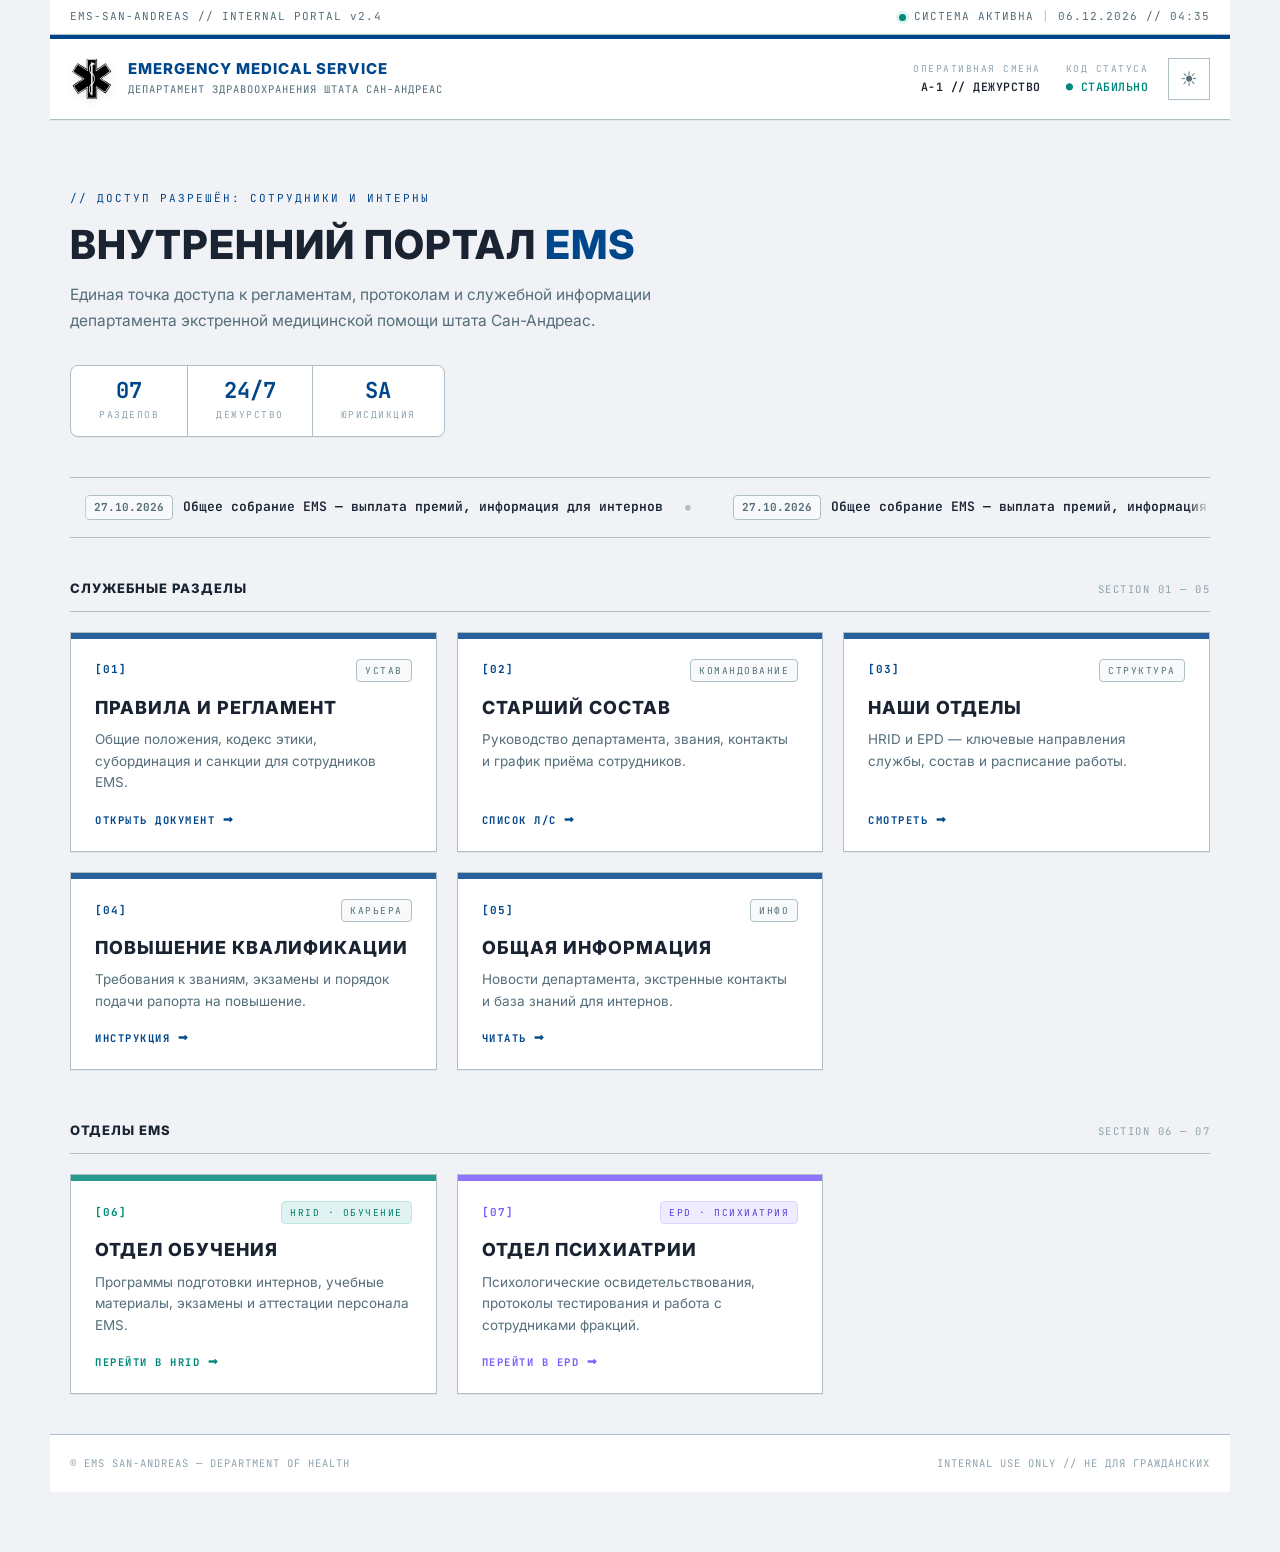
==== index.html @ a4a63691 "Add files via upload" ====
<!DOCTYPE html>
<html lang="ru">
<head>
  <meta charset="UTF-8">
  <meta name="viewport" content="width=device-width, initial-scale=1.0">
  <title>EMS | Internal Portal — San Andreas</title>
  <link rel="icon" type="image/svg+xml" href="assets/favicon.svg">
  <link rel="stylesheet" href="css/base.css">
  <link rel="stylesheet" href="css/portal.css">
  <link rel="stylesheet" href="css/themes.css">
  <style>
    html { background: #f0f2f5; transition: none; }
    html.theme-dark { background: #0b1320; }
  </style>
  <script src="js/theme-init.js"></script>
</head>
<body class="theme-light">

  <!-- ===== TOP BAR ===== -->
  <div class="topbar">
    <div class="topbar-inner">
      <span class="topbar-left">EMS-SAN-ANDREAS // INTERNAL PORTAL v2.4</span>
      <span class="topbar-right">
        <span class="status-dot"></span> СИСТЕМА АКТИВНА
        <span class="topbar-divider">|</span>
        <span id="topbar-date">—</span>
      </span>
    </div>
  </div>

  <!-- ===== HEADER ===== -->
  <header class="ems-header">
    <div class="ems-header-inner">
      <a href="index.html" class="brand">
        <img src="assets/logo-star.svg" alt="EMS" class="ems-logo">
        <div class="ems-header-text">
          <span class="ems-title">EMERGENCY MEDICAL SERVICE</span>
          <span class="ems-subtitle">Департамент здравоохранения штата Сан-Андреас</span>
        </div>
      </a>

      <div class="header-meta">
        <div class="meta-item">
          <span class="meta-label">ОПЕРАТИВНАЯ СМЕНА</span>
          <span class="meta-value">A-1 // ДЕЖУРСТВО</span>
        </div>
        <div class="meta-item">
          <span class="meta-label">КОД СТАТУСА</span>
          <span class="meta-value green">● СТАБИЛЬНО</span>
        </div>
      </div>

      <button id="themeToggle" class="theme-toggle" title="Переключить тему" aria-label="Переключить тему">
        <span class="theme-icon-light">☀</span>
        <span class="theme-icon-dark">☾</span>
      </button>
    </div>
  </header>

  <main class="ems-content">
    <!-- ===== HERO ===== -->
    <section class="hero">
      <div class="hero-label">// ДОСТУП РАЗРЕШЁН: СОТРУДНИКИ И ИНТЕРНЫ</div>
      <h1>Внутренний портал <span class="accent">EMS</span></h1>
      <p class="hero-desc">
        Единая точка доступа к регламентам, протоколам и служебной информации
        департамента экстренной медицинской помощи штата Сан-Андреас.
      </p>
      <div class="hero-stats">
        <div class="stat"><span class="stat-num">07</span><span class="stat-lbl">РАЗДЕЛОВ</span></div>
        <div class="stat"><span class="stat-num">24/7</span><span class="stat-lbl">ДЕЖУРСТВО</span></div>
        <div class="stat"><span class="stat-num">SA</span><span class="stat-lbl">ЮРИСДИКЦИЯ</span></div>
      </div>
    </section>

    <!-- БЛОК 0: БЕГУЩАЯ СТРОКА НОВОСТЕЙ -->
    <section class="grid-section news-section">
      <div class="news-ticker-row">
        <div class="news-ticker-wrapper">
          <div class="news-ticker" id="newsTicker">
            <span class="ticker-title" style="padding: 0 20px;">Загрузка новостей...</span>
          </div>
        </div>
      </div>
    </section>

    <!-- БЛОК 1: СЛУЖЕБНЫЕ РАЗДЕЛЫ -->
    <section class="grid-section">
      <div class="section-head">
        <h2>СЛУЖЕБНЫЕ РАЗДЕЛЫ</h2>
        <span class="section-index">SECTION 01 — 05</span>
      </div>
      <div class="portal-grid">
        <a href="pages/rules.html" class="portal-card">
          <div class="card-top"><span class="card-code">[01]</span><span class="card-tag">УСТАВ</span></div>
          <h3 class="card-title">Правила и Регламент</h3>
          <p class="card-desc">Общие положения, кодекс этики, субординация и санкции для сотрудников EMS.</p>
          <span class="card-link">ОТКРЫТЬ ДОКУМЕНТ ⮕</span>
        </a>
        <a href="pages/high-command.html" class="portal-card">
          <div class="card-top"><span class="card-code">[02]</span><span class="card-tag">КОМАНДОВАНИЕ</span></div>
          <h3 class="card-title">Старший состав</h3>
          <p class="card-desc">Руководство департамента, звания, контакты и график приёма сотрудников.</p>
          <span class="card-link">СПИСОК Л/С ⮕</span>
        </a>
        <a href="pages/departments.html" class="portal-card">
          <div class="card-top"><span class="card-code">[03]</span><span class="card-tag">СТРУКТУРА</span></div>
          <h3 class="card-title">Наши отделы</h3>
          <p class="card-desc">HRID и EPD — ключевые направления службы, состав и расписание работы.</p>
          <span class="card-link">СМОТРЕТЬ ⮕</span>
        </a>
        <a href="pages/promotion.html" class="portal-card">
          <div class="card-top"><span class="card-code">[04]</span><span class="card-tag">КАРЬЕРА</span></div>
          <h3 class="card-title">Повышение квалификации</h3>
          <p class="card-desc">Требования к званиям, экзамены и порядок подачи рапорта на повышение.</p>
          <span class="card-link">ИНСТРУКЦИЯ ⮕</span>
        </a>
        <a href="pages/general-info.html" class="portal-card">
          <div class="card-top"><span class="card-code">[05]</span><span class="card-tag">ИНФО</span></div>
          <h3 class="card-title">Общая информация</h3>
          <p class="card-desc">Новости департамента, экстренные контакты и база знаний для интернов.</p>
          <span class="card-link">ЧИТАТЬ ⮕</span>
        </a>
      </div>
    </section>

    <!-- БЛОК 2: ОТДЕЛЫ EMS -->
    <section class="grid-section" style="margin-top: 50px;">
      <div class="section-head">
        <h2>ОТДЕЛЫ EMS</h2>
        <span class="section-index">SECTION 06 — 07</span>
      </div>
      <div class="portal-grid">
        <a href="#" class="portal-card card-training" data-dept="hrid">
          <div class="card-top"><span class="card-code">[06]</span><span class="card-tag">HRID · ОБУЧЕНИЕ</span></div>
          <h3 class="card-title">Отдел обучения</h3>
          <p class="card-desc">Программы подготовки интернов, учебные материалы, экзамены и аттестации персонала EMS.</p>
          <span class="card-link">ПЕРЕЙТИ В HRID ⮕</span>
        </a>
        <a href="#" class="portal-card card-psych" data-dept="epd">
          <div class="card-top"><span class="card-code">[07]</span><span class="card-tag">EPD · ПСИХИАТРИЯ</span></div>
          <h3 class="card-title">Отдел психиатрии</h3>
          <p class="card-desc">Психологические освидетельствования, протоколы тестирования и работа с сотрудниками фракций.</p>
          <span class="card-link">ПЕРЕЙТИ В EPD ⮕</span>
        </a>
      </div>
    </section>
  </main>

  <footer class="ems-footer">
    <div class="footer-inner">
      <span>© EMS SAN-ANDREAS — DEPARTMENT OF HEALTH</span>
      <span>INTERNAL USE ONLY // НЕ ДЛЯ ГРАЖДАНСКИХ</span>
    </div>
  </footer>

  <!-- ACCESS MODAL -->
  <div id="accessModal" class="modal-overlay" style="display: none;">
    <div class="modal-content">
      <h2 id="accessTitle">ЗАПРОС ДОСТУПА</h2>
      <p class="modal-subtitle" id="accessSubtitle">Введите код доступа для продолжения.</p>
      <label for="accessInput" class="modal-label">КОД ДОСТУПА</label>
      <input type="password" id="accessInput" class="modal-input" placeholder="••••••••" autocomplete="off">
      <div id="accessError" class="modal-error" style="display:none;">❌ Неверный код доступа</div>
      <div class="modal-actions">
        <button class="modal-btn-primary" id="accessConfirm">ПОДТВЕРДИТЬ</button>
        <button class="modal-btn-secondary" id="accessCancel">ОТМЕНА</button>
      </div>
    </div>
  </div>

  <!-- SCRIPTS -->
  <script src="js/news-data.js"></script>
  <script src="js/ticker.js"></script>
  <script src="js/access-modal.js"></script>
  <script src="js/theme.js"></script>
  <script>
    // Дата в топбаре
    (function () {
      const el = document.getElementById('topbar-date');
      if (el) {
        const d = new Date();
        const p = n => String(n).padStart(2, '0');
        el.textContent = `${p(d.getDate())}.${p(d.getMonth() + 1)}.${d.getFullYear()} // ${p(d.getHours())}:${p(d.getMinutes())}`;
      }
    })();
  </script>
</body>
</html>
---- css/base.css ----
@import url('https://fonts.googleapis.com/css2?family=Inter:wght@400;500;600;700;800&family=JetBrains+Mono:wght@400;600;700&display=swap');

* { box-sizing: border-box; }

/* ===== ГОРИЗОНТАЛЬНЫЙ ГРАДИЕНТНЫЙ ФОН ЗА ПРЕДЕЛАМИ САЙТА ===== */
html {
  /* Светлая тема: тёмный край → светлый центр → тёмный край */
  background: linear-gradient(
    90deg,
    #4a5568 0%,
    #9aa5b4 20%,
    #eef1f5 50%,
    #9aa5b4 80%,
    #4a5568 100%
  );
  background-attachment: fixed;
  min-height: 100vh;
  transition: background 0.5s ease;
}

/* Тёмная тема: чёрный край → тёмно-синий центр → чёрный край */
html.theme-dark {
  background: linear-gradient(
    90deg,
    #000000 0%,
    #060b14 20%,
    #162338 50%,
    #060b14 80%,
    #000000 100%
  );
  background-attachment: fixed;
}

body {
  font-family: 'Inter', 'Segoe UI', -apple-system, Arial, sans-serif;
  max-width: 1180px;
  margin: 0 auto;
  padding: 0 20px 60px 20px;
  font-size: 15px;
  line-height: 1.6;
  color: var(--text);
  background: var(--page-bg);
  background-attachment: fixed;
  min-height: 100vh;
  transition: background-color 0.4s ease, color 0.4s ease;
}

/* ===== TOPBAR ===== */
.topbar {
  background: var(--panel);
  border-bottom: 1px solid var(--border);
  margin: 0 -20px;
  padding: 0 20px;
  font-family: var(--mono);
  font-size: 11px;
  letter-spacing: 1px;
  transition: background-color 0.4s ease, border-color 0.4s ease;
}

.topbar-inner {
  max-width: 1180px;
  margin: 0 auto;
  display: flex;
  justify-content: space-between;
  align-items: center;
  height: 34px;
  color: var(--text-faint);
}

.topbar-left { color: var(--text-dim); }
.topbar-right { display: flex; align-items: center; gap: 8px; color: var(--text-dim); }
.topbar-divider { color: var(--border); }

.status-dot {
  width: 7px; height: 7px;
  background: var(--teal);
  border-radius: 50%;
  display: inline-block;
  box-shadow: 0 0 0 3px rgba(0, 184, 148, 0.15);
  animation: pulse 2s infinite;
  transition: background-color 0.4s ease, box-shadow 0.4s ease;
}

@keyframes pulse {
  0%, 100% { opacity: 1; }
  50% { opacity: 0.5; }
}

/* ===== HEADER ===== */
.ems-header {
  background: var(--panel);
  border-bottom: 1px solid var(--border);
  border-top: 4px solid var(--accent);
  margin: 0 -20px 40px -20px;
  padding: 18px 20px;
  box-shadow: var(--shadow-sm);
  transition: background-color 0.4s ease, border-color 0.4s ease, box-shadow 0.4s ease;
}

.ems-header-inner {
  display: flex;
  align-items: center;
  justify-content: space-between;
  gap: 20px;
  max-width: 1180px;
  margin: 0 auto;
  flex-wrap: wrap;
}

.brand {
  display: flex;
  align-items: center;
  gap: 14px;
  text-decoration: none;
  margin-right: auto; /* Прижимает остальные блоки вправо */
}

.ems-logo {
  width: 44px;
  height: 44px;
  object-fit: contain;
}

.ems-header-text { 
  display: flex; 
  flex-direction: column; 
  justify-content: center;
  min-height: 44px;
}

.ems-title {
  font-family: var(--mono);
  font-size: 15px;
  font-weight: 700;
  color: var(--accent);
  letter-spacing: 2px;
  line-height: 1.2;
  transition: color 0.4s ease;
}

.ems-subtitle {
  font-family: var(--mono);
  font-size: 10.5px;
  color: var(--text-dim);
  letter-spacing: 1px;
  text-transform: uppercase;
  margin-top: 3px;
  transition: color 0.4s ease;
}

.header-meta {
  display: flex;
  gap: 25px;
  align-items: center;
}

.meta-item { display: flex; flex-direction: column; align-items: flex-end; }
.meta-label {
  font-family: var(--mono);
  font-size: 9.5px;
  color: var(--text-faint);
  letter-spacing: 1.5px;
  margin-bottom: 2px;
}
.meta-value {
  font-family: var(--mono);
  font-size: 11.5px;
  color: var(--text);
  font-weight: 600;
  letter-spacing: 0.5px;
}
.meta-value.green { color: var(--teal); }

/* ===== CONTENT ===== */
h1 {
  font-size: 26px;
  color: var(--text);
  font-weight: 700;
  letter-spacing: 0.3px;
  margin: 0 0 10px;
}

.subtitle {
  color: var(--text-dim);
  font-size: 15px;
  margin-bottom: 35px;
}

a { color: var(--accent); }

/* ===== FOOTER ===== */
.ems-footer {
  border-top: 1px solid var(--border);
  margin: 40px -20px 0 -20px;
  padding: 20px;
  background: var(--panel);
  transition: background-color 0.4s ease, border-color 0.4s ease;
}
.footer-inner {
  max-width: 1180px;
  margin: 0 auto;
  display: flex;
  justify-content: space-between;
  font-family: var(--mono);
  font-size: 10.5px;
  color: var(--text-faint);
  letter-spacing: 1px;
  flex-wrap: wrap;
  gap: 10px;
}

@media (max-width: 700px) {
  .header-meta { display: none; }
  .footer-inner { justify-content: center; text-align: center; }
}
---- css/portal.css ----
/* =========================================================
   PORTAL — темы через CSS-переменные (см. themes.css)
   ========================================================= */

/* ===== HERO ===== */
.hero {
    padding: 30px 0 40px;
    border-bottom: 1px solid var(--border);
    margin-bottom: 0px; 
}

.hero-label {
    font-family: var(--mono);
    font-size: 11px;
    color: var(--accent);
    letter-spacing: 2px;
    margin-bottom: 15px;
    text-transform: uppercase;
}

.hero h1 {
    font-size: 40px;
    font-weight: 800;
    letter-spacing: -0.8px;
    line-height: 1.1;
    margin-bottom: 15px;
    color: var(--text);
}

.hero h1 .accent {
    color: var(--accent);
}

.hero-desc {
    max-width: 640px;
    color: var(--text-dim);
    font-size: 15.5px;
    line-height: 1.7;
    margin-bottom: 30px;
}

.hero-stats {
    display: flex;
    border: 1px solid var(--border);
    width: fit-content;
    background: var(--panel);
    border-radius: 8px;
    overflow: hidden;
    box-shadow: var(--shadow-sm);
}

.stat {
    display: flex;
    flex-direction: column;
    align-items: center;
    padding: 14px 28px;
    border-right: 1px solid var(--border);
}

.stat:last-child {
    border-right: none;
}

.stat-num {
    font-family: var(--mono);
    font-size: 22px;
    font-weight: 700;
    color: var(--accent);
    line-height: 1;
}

.stat-lbl {
    font-family: var(--mono);
    font-size: 9.5px;
    color: var(--text-faint);
    letter-spacing: 1.5px;
    margin-top: 5px;
}

/* ===== SECTION HEAD ===== */
.section-head {
    display: flex;
    align-items: baseline;
    justify-content: space-between;
    margin-bottom: 20px;
    padding-bottom: 12px;
    border-bottom: 1px solid var(--border);
}

.section-head h2 {
    font-family: var(--mono);
    font-size: 13px;
    font-weight: 700;
    letter-spacing: 2.5px;
    color: var(--text);
    margin: 0;
    text-transform: uppercase;
}

.section-index {
    font-family: var(--mono);
    font-size: 10.5px;
    color: var(--text-faint);
    letter-spacing: 1.5px;
}

/* ===== GRID ===== */
.portal-grid {
    display: grid;
    grid-template-columns: repeat(auto-fill, minmax(320px, 1fr));
    gap: 20px;
}

.portal-card {
    background: var(--panel);
    padding: 26px 24px 22px;
    text-decoration: none;
    color: var(--text);
    display: flex;
    flex-direction: column;
    transition: all 0.2s ease;
    position: relative;
    border: 1px solid var(--border);
    border-radius: 10px;
    box-shadow: var(--shadow-sm);
}

.portal-card::before {
    content: '';
    position: absolute;
    top: 0;
    left: 0;
    right: 0;
    height: 3px;
    background: var(--accent);
    border-radius: 10px 10px 0 0;
    opacity: 0.85;
}

.portal-card:hover {
    transform: translateY(-4px);
    box-shadow: var(--shadow-lg);
    border-color: var(--accent);
}

.card-top {
    display: flex;
    justify-content: space-between;
    align-items: center;
    margin-bottom: 14px;
}

.card-code {
    font-family: var(--mono);
    font-size: 11px;
    font-weight: 700;
    color: var(--accent);
    letter-spacing: 1px;
}

.card-tag {
    font-family: var(--mono);
    font-size: 9.5px;
    color: var(--text-dim);
    letter-spacing: 1.5px;
    border: 1px solid var(--border);
    background: var(--panel-soft);
    padding: 3px 8px;
    text-transform: uppercase;
    border-radius: 4px;
}

.card-title {
    font-size: 18px;
    font-weight: 700;
    color: var(--text);
    margin: 0 0 10px;
    letter-spacing: -0.2px;
    line-height: 1.3;
}

.card-desc {
    font-size: 13.5px;
    color: var(--text-dim);
    line-height: 1.6;
    margin: 0 0 18px;
    flex-grow: 1;
}

.card-link {
    font-family: var(--mono);
    font-size: 10.5px;
    font-weight: 700;
    color: var(--accent);
    letter-spacing: 1.5px;
    transition: color 0.15s;
    align-self: flex-start;
}

.portal-card:hover .card-link {
    color: var(--accent-dim);
}

/* =========================================================
   КАРТОЧКИ ОТДЕЛОВ: HRID и EPD
   ========================================================= */

.card-training::before {
    background: var(--teal);
}

.card-training .card-code {
    color: var(--teal);
}

.card-training .card-tag {
    color: #00806a;
    border-color: #bde9df;
    background: var(--teal-soft);
}

.card-training:hover {
    border-color: var(--teal);
    box-shadow: 0 12px 32px rgba(0, 184, 148, 0.18);
}

.card-training .card-link {
    color: var(--teal);
}

.card-training:hover .card-link {
    color: #00806a;
}

.card-psych::before {
    background: #7c5cff;
}

.card-psych .card-code {
    color: #7c5cff;
}

.card-psych .card-tag {
    color: #5a3fd6;
    border-color: #ddd4ff;
    background: #f0ecff;
}

.card-psych:hover {
    border-color: #7c5cff;
    box-shadow: 0 12px 32px rgba(124, 92, 255, 0.18);
}

.card-psych .card-link {
    color: #7c5cff;
}

.card-psych:hover .card-link {
    color: #5a3fd6;
}

/* =========================================================
   ВНУТРЕННИЕ СТРАНИЦЫ
   ========================================================= */

.back-link {
    display: inline-flex;
    align-items: center;
    gap: 6px;
    color: var(--text-dim);
    text-decoration: none;
    font-family: var(--mono);
    font-size: 11px;
    font-weight: 600;
    letter-spacing: 1.5px;
    margin-bottom: 25px;
    padding: 8px 0;
    text-transform: uppercase;
    transition: color 0.15s;
}

.back-link:hover {
    color: var(--accent);
}

.page-content {
    background: var(--panel);
    border: 1px solid var(--border);
    border-top: 4px solid var(--accent);
    padding: 35px 40px;
    margin-top: 10px;
    border-radius: 10px;
    box-shadow: var(--shadow-md);
}

.page-content>h1 {
    font-family: var(--mono);
    font-size: 22px;
    letter-spacing: 1.5px;
    color: var(--text);
    text-transform: uppercase;
    margin-top: 0;
    margin-bottom: 30px;
    padding-bottom: 18px;
    border-bottom: 1px solid var(--border);
}

.page-content h2 {
    font-family: var(--mono);
    color: var(--accent);
    font-size: 13px;
    font-weight: 700;
    margin-top: 35px;
    margin-bottom: 14px;
    padding-bottom: 8px;
    border-bottom: 1px solid var(--border-soft);
    text-transform: uppercase;
    letter-spacing: 2px;
}

.page-content h2:first-of-type {
    margin-top: 0;
}

.page-content h3 {
    color: var(--text);
    font-size: 15.5px;
    font-weight: 700;
    margin-top: 24px;
    margin-bottom: 10px;
}

.page-content p {
    font-size: 14.5px;
    line-height: 1.75;
    color: var(--text-dim);
    margin-bottom: 14px;
}

.page-content strong {
    color: var(--text);
    font-weight: 600;
}

.page-content ul,
.page-content ol {
    padding-left: 22px;
    margin-bottom: 16px;
}

.page-content li {
    margin-bottom: 7px;
    line-height: 1.7;
    font-size: 14.5px;
    color: var(--text-dim);
}

.page-content li::marker {
    color: var(--accent);
}

.page-content .info-box {
    background: var(--accent-soft);
    border-left: 4px solid var(--accent);
    padding: 14px 20px;
    margin: 20px 0;
    font-size: 14px;
    color: var(--text);
    line-height: 1.7;
    border-radius: 0 6px 6px 0;
}

.page-content .info-box strong {
    color: var(--accent-dim);
}

.page-content .warning-box {
    background: #fff8e6;
    border-left: 4px solid var(--amber);
    padding: 14px 20px;
    margin: 20px 0;
    color: #7a5c00;
    font-size: 14px;
    line-height: 1.7;
    border-radius: 0 6px 6px 0;
}

.page-content .warning-box strong {
    color: #7a5c00;
}

.page-content table {
    width: 100%;
    border-collapse: collapse;
    margin: 20px 0;
    font-size: 13px;
    border: 1px solid var(--border);
    border-radius: 8px;
    overflow: hidden;
}

.page-content th {
    background: var(--accent);
    color: #ffffff;
    padding: 12px 14px;
    text-align: left;
    font-family: var(--mono);
    font-weight: 700;
    text-transform: uppercase;
    font-size: 10.5px;
    letter-spacing: 1.5px;
}

.page-content td {
    padding: 11px 14px;
    border-bottom: 1px solid var(--border-soft);
    color: var(--text-dim);
    font-size: 13.5px;
}

.page-content tr:last-child td {
    border-bottom: none;
}

.page-content tr:nth-child(even) td {
    background: var(--panel-soft);
}

.page-content tr:hover td {
    background: var(--accent-soft);
}

.page-content td:first-child {
    color: var(--text);
    font-weight: 500;
}

.page-content a {
    color: var(--accent);
    text-decoration: none;
    border-bottom: 1px dashed var(--accent);
}

.page-content a:hover {
    color: var(--accent-dim);
}

.page-content code {
    font-family: var(--mono);
    background: var(--accent-soft);
    color: var(--accent-dim);
    padding: 2px 6px;
    font-size: 12.5px;
    border-radius: 4px;
}

/* =========================================================
   ВКЛАДКИ ДОКУМЕНТОВ (rules.html)
   ========================================================= */

.doc-tabs {
    display: flex;
    gap: 14px;
    margin-bottom: 28px;
    flex-wrap: wrap;
    align-items: stretch;
}

.doc-tab {
    flex: 1;
    min-width: 220px;
    background: var(--panel);
    border: 1px solid var(--border);
    border-radius: 8px;
    padding: 18px 22px;
    cursor: pointer;
    display: flex;
    flex-direction: column;
    align-items: flex-start;
    gap: 6px;
    transition: transform 0.25s ease, box-shadow 0.25s ease,
        border-color 0.25s ease, background 0.25s ease;
    font-family: inherit;
    text-align: left;
    box-shadow: var(--shadow-sm);
    transform: scale(1);
    transform-origin: center;
    position: relative;
}

.doc-tab:hover {
    border-color: var(--accent-dim);
    background: var(--panel-soft);
}

.doc-tab.active {
    border-color: var(--accent);
    background: var(--accent-soft);
    box-shadow: 0 6px 18px rgba(10, 108, 255, 0.12);
    transform: scale(1.05);
    z-index: 2;
}

.doc-tab.active::before {
    content: '';
    position: absolute;
    top: -1px;
    left: -1px;
    right: -1px;
    height: 3px;
    background: var(--accent);
    border-radius: 8px 8px 0 0;
}

.doc-tab .tab-code {
    font-family: var(--mono);
    font-size: 11px;
    font-weight: 700;
    color: var(--accent);
    letter-spacing: 1.5px;
}

.doc-tab .tab-label {
    font-size: 14px;
    font-weight: 700;
    color: var(--text);
    letter-spacing: -0.1px;
    line-height: 1.3;
}

.doc-tab.active .tab-code {
    color: var(--accent-dark);
}

.doc-pane {
    animation: paneFade 0.3s ease;
}

@keyframes paneFade {
    from {
        opacity: 0;
        transform: translateY(6px);
    }

    to {
        opacity: 1;
        transform: translateY(0);
    }
}

@media (max-width: 700px) {
    .doc-tab {
        min-width: 100%;
    }

    .doc-tab.active {
        transform: scale(1.02);
    }
}

/* =========================================================
   КАТЕГОРИИ БЛОКОВ ВНУТРИ ДОКУМЕНТА
   ========================================================= */

.doc-block {
    margin: 0 0 20px;
    padding: 0 22px 4px;
    border: 1px solid var(--border);
    border-radius: 8px;
    background: var(--panel);
    overflow: hidden;
}

.doc-block:last-child {
    margin-bottom: 0;
}

.doc-block .block-header {
    font-family: var(--mono);
    font-size: 12.5px;
    font-weight: 700;
    color: #ffffff;
    letter-spacing: 2px;
    text-transform: uppercase;
    padding: 12px 22px;
    margin: 0 -22px 18px;
    background: linear-gradient(90deg,
            #3a6ea5 0%,
            #5a8ac0 45%,
            rgba(90, 138, 192, 0) 100%);
}

.doc-block .block-item {
    padding: 14px 0 16px;
    border-bottom: 1px solid var(--border-soft);
}

.doc-block .block-item:last-child {
    border-bottom: none;
}

.doc-block .item-title {
    font-family: var(--mono);
    font-size: 12px;
    font-weight: 700;
    color: var(--accent-dark);
    letter-spacing: 1px;
    text-transform: uppercase;
    margin: 0 0 8px;
}

.doc-block .item-text {
    font-size: 14.5px;
    line-height: 1.7;
    color: var(--text-dim);
    margin: 0 0 10px;
}

.doc-block .item-text strong {
    color: var(--text);
    font-weight: 600;
}

.doc-block ul,
.doc-block ol {
    padding-left: 20px;
    margin: 6px 0 12px;
}

.doc-block li {
    font-size: 14px;
    line-height: 1.65;
    color: var(--text-dim);
    margin-bottom: 4px;
}

/* =========================================================
   СТИЛИЗАЦИЯ СПИСКОВ И КОДА
   ========================================================= */
.doc-block ul {
    list-style: none;
    padding-left: 0;
    margin: 10px 0 15px;
}

.doc-block ul li {
    position: relative;
    padding-left: 24px;
    margin-bottom: 10px;
    font-size: 14.5px;
    line-height: 1.6;
    color: var(--text-dim);
}

.doc-block ul li::before {
    content: '▪';
    position: absolute;
    left: 6px;
    top: 0;
    color: var(--accent);
    font-size: 16px;
    line-height: 1.6;
}

.doc-block code {
    display: inline-block;
    background: var(--panel-soft);
    border: 1px solid var(--border);
    padding: 4px 8px;
    border-radius: 4px;
    font-family: var(--mono);
    font-size: 13px;
    color: var(--accent);
    margin: 5px 0;
}

.doc-block ul li small {
    display: block;
    margin-top: 4px;
    color: var(--text-faint);
    font-size: 13px;
    line-height: 1.4;
}

/* =========================================================
   БЛОК «НАКАЗАНИЯ»
   ========================================================= */

.doc-block .penalty-title {
    display: inline-block;
    font-family: var(--mono);
    font-size: 11.5px;
    font-weight: 700;
    letter-spacing: 2px;
    text-transform: uppercase;
    color: #ffffff;
    background: #a93b31;
    padding: 6px 14px;
    border-radius: 6px;
    margin: 6px 0 10px;
}

.doc-block .penalty-list {
    list-style: none;
    padding: 0;
    margin: 0 0 6px;
}

.doc-block .penalty-list li {
    position: relative;
    padding: 8px 14px 8px 28px;
    font-size: 14px;
    color: var(--text-dim);
    line-height: 1.6;
    border-bottom: 1px solid var(--border-soft);
}

.doc-block .penalty-list li:last-child {
    border-bottom: none;
}

.doc-block .penalty-list li::before {
    content: '';
    position: absolute;
    left: 10px;
    top: 50%;
    transform: translateY(-50%);
    width: 8px;
    height: 8px;
    border-radius: 50%;
    background: #d4b13a;
}

.doc-block .penalty-list li:nth-child(3)::before {
    background: #c47a2a;
}

.doc-block .penalty-list li:nth-child(n+4)::before {
    background: #a93b31;
}

/* =========================================================
   АДАПТИВ
   ========================================================= */

@media (max-width: 700px) {
    .doc-block {
        padding: 0 16px 4px;
    }

    .doc-block .block-header {
        padding: 10px 16px;
        margin: 0 -16px 14px;
        font-size: 11.5px;
    }

    .doc-block .item-title {
        font-size: 11.5px;
    }

    .doc-block .item-text {
        font-size: 14px;
    }

    .doc-block .penalty-title {
        font-size: 11px;
        padding: 5px 12px;
    }

    .doc-block .penalty-list li {
        font-size: 13.5px;
    }
}

@media (max-width: 700px) {
    .hero h1 {
        font-size: 28px;
    }

    .hero-stats {
        width: 100%;
    }

    .stat {
        flex: 1;
        padding: 12px 10px;
    }

    .portal-grid {
        grid-template-columns: 1fr;
    }

    .page-content {
        padding: 22px 18px;
    }

    .page-content table {
        font-size: 12px;
    }

    .page-content th,
    .page-content td {
        padding: 9px 8px;
    }
}

/* =========================================================
   МОДАЛЬНОЕ ОКНО ЗАПРОСА ДОСТУПА (index.html)
   ========================================================= */

.modal-overlay {
    position: fixed;
    inset: 0;
    background: rgba(28, 43, 58, 0.55);
    display: flex;
    align-items: center;
    justify-content: center;
    z-index: 1000;
    padding: 20px;
    animation: fadeIn 0.15s ease;
}

@keyframes fadeIn {
    from {
        opacity: 0;
    }

    to {
        opacity: 1;
    }
}

.modal-content {
    background: var(--panel);
    border: 1px solid var(--border);
    border-top: 4px solid var(--accent);
    border-radius: 12px;
    box-shadow: 0 20px 60px rgba(28, 43, 58, 0.3);
    max-width: 420px;
    width: 100%;
    padding: 30px 30px 26px;
    text-align: center;
}

.modal-content h2 {
    margin: 0 0 8px;
    color: var(--accent);
    font-family: var(--mono);
    font-size: 14px;
    font-weight: 700;
    letter-spacing: 2px;
    text-transform: uppercase;
}

.modal-subtitle {
    color: var(--text-dim);
    font-size: 13.5px;
    margin: 0 0 22px;
    line-height: 1.5;
}

.modal-label {
    display: block;
    text-align: left;
    font-family: var(--mono);
    font-size: 10.5px;
    color: var(--text-dim);
    letter-spacing: 1.5px;
    margin-bottom: 8px;
    text-transform: uppercase;
}

.modal-input {
    width: 100%;
    padding: 13px 15px;
    font-size: 16px;
    font-family: var(--mono);
    letter-spacing: 3px;
    text-align: center;
    border: 1px solid var(--border);
    border-radius: 8px;
    background: var(--panel-soft);
    color: var(--text);
    outline: none;
    transition: border-color 0.15s, box-shadow 0.15s;
    box-sizing: border-box;
}

.modal-input:focus {
    border-color: var(--accent);
    background: var(--panel);
    box-shadow: 0 0 0 3px rgba(10, 108, 255, 0.12);
}

.modal-input::placeholder {
    color: var(--text-faint);
    letter-spacing: 3px;
}

.modal-error {
    margin-top: 12px;
    font-size: 13px;
    font-weight: 600;
    color: var(--red);
    font-family: var(--mono);
    letter-spacing: 1px;
}

.modal-actions {
    display: flex;
    gap: 10px;
    margin-top: 22px;
}

.modal-btn-primary,
.modal-btn-secondary {
    flex: 1;
    padding: 13px 16px;
    border-radius: 8px;
    font-family: var(--mono);
    font-size: 11.5px;
    font-weight: 700;
    letter-spacing: 1.5px;
    text-transform: uppercase;
    cursor: pointer;
    transition: all 0.15s;
    border: 1px solid transparent;
}

.modal-btn-primary {
    background: var(--accent);
    color: #ffffff;
    border-color: var(--accent);
}

.modal-btn-primary:hover {
    background: var(--accent-dim);
}

.modal-btn-secondary {
    background: var(--panel);
    color: var(--text-dim);
    border-color: var(--border);
}

.modal-btn-secondary:hover {
    background: var(--panel-soft);
    color: var(--text);
}

@media (max-width: 500px) {
    .modal-content {
        padding: 24px 20px 20px;
    }

    .modal-actions {
        flex-direction: column;
    }
}

/* =========================================================
   БЕГУЩАЯ СТРОКА НОВОСТЕЙ (index.html)
   ========================================================= */

.news-section {
    margin-top: 0;
    margin-bottom: 40px;
    padding: 15px 0;
    border-bottom: 1px solid var(--border); /* Только нижняя линия */
}

.news-ticker-row {
    display: flex;
    align-items: center;
    width: 100%;
    /* Убрали gap, так как надписи больше нет */
}

.news-ticker-wrapper {
    flex-grow: 1;
    overflow: hidden;
    position: relative;
    mask-image: linear-gradient(to right, transparent, black 2%, black 98%, transparent);
    -webkit-mask-image: linear-gradient(to right, transparent, black 2%, black 98%, transparent);
}

.news-ticker {
    display: flex;
    align-items: center;
    /* Убираем width: max-content, чтобы flex-контейнер вел себя предсказуемо */
    width: max-content;
    /* Анимация будет длиться 40 секунд (можно менять) */
    animation: marquee 40s linear infinite;
}

.news-ticker-wrapper:hover .news-ticker {
    animation-play-state: paused;
}

.ticker-item {
    text-decoration: none;
    display: flex;
    align-items: center;
    gap: 10px;
    padding: 0 15px;
    transition: color 0.2s;
}

.ticker-item:hover .ticker-title {
    color: var(--accent);
}

.ticker-date {
    font-family: var(--mono);
    font-size: 11px;
    font-weight: 700;
    color: var(--text-dim);
    background: var(--panel-soft);
    padding: 3px 8px;
    border-radius: 4px;
    border: 1px solid var(--border);
}

.ticker-title {
    font-family: var(--mono);
    font-size: 13px;
    font-weight: 600;
    color: var(--text); /* Сделали текст основным цветом (ярче) */
    white-space: nowrap;
}

.ticker-separator {
    color: var(--border);
    font-size: 18px;
    padding: 0 10px;
}

@keyframes marquee {
    0% { transform: translateX(0); }
    /* Сдвигаем ровно на ширину ОДНОГО набора новостей */
    100% { transform: translateX(-50%); } 
}

/* Мобильная адаптация */
@media (max-width: 700px) {
    .news-ticker-wrapper {
        width: 100%;
        mask-image: none;
        -webkit-mask-image: none;
    }
}

/* =========================================================
   КАРТОЧКИ НОВОСТЕЙ (general-info.html)
   ========================================================= */
.news-feed {
    display: flex;
    flex-direction: column;
    gap: 25px;
    margin-bottom: 40px;
}

.news-post {
    background: var(--panel-soft);
    border: 1px solid var(--border);
    border-radius: 8px;
    padding: 25px;
    position: relative;
}

.news-post-header {
    display: flex;
    justify-content: space-between;
    align-items: center;
    border-bottom: 1px solid var(--border-soft);
    padding-bottom: 15px;
    margin-bottom: 20px;
    flex-wrap: wrap;
    gap: 10px;
}

.news-post-title {
    font-size: 20px;
    font-weight: 800;
    color: var(--text);
    margin: 0;
}

.news-post-meta {
    font-family: var(--mono);
    font-size: 12px;
    color: var(--text-dim);
    text-align: right;
}

.news-post-content p {
    font-size: 15px;
    line-height: 1.7;
    margin-bottom: 12px;
    color: var(--text);
}

.news-post-content ul {
    margin: 15px 0;
    padding-left: 20px;
}

.news-post-content li {
    margin-bottom: 8px;
    font-size: 14.5px;
    color: var(--text-dim);
}

.news-post-content li strong {
    color: var(--text);
}

.congrats-list {
    display: flex;
    flex-wrap: wrap;
    gap: 8px;
    margin-top: 15px;
    margin-bottom: 15px;
}

.congrats-list span {
    background: var(--panel);
    border: 1px solid var(--border);
    padding: 4px 10px;
    border-radius: 4px;
    font-family: var(--mono);
    font-size: 12px;
    color: var(--accent);
    font-weight: 600;
}

.empty-news {
    text-align: center;
    padding: 40px;
    color: var(--text-faint);
    font-family: var(--mono);
    font-style: italic;
}
---- css/themes.css ----
/* =========================================================
   ТЕМЫ: EMS TACTICAL (светлая) + HIGH-TECH (тёмная)
   ========================================================= */

/* ---------- Переменные светлой темы (по умолчанию) ---------- */
:root,
body.theme-light {
  --bg:            #f0f2f5;
  --panel:         #ffffff;
  --panel-soft:    #f8f9fa;
  --border:        #b0bec5;
  --border-soft:   #cfd8dc;
  --text:          #1a2332;
  --text-dim:      #546e7a;
  --text-faint:    #90a4ae;

  --accent:        #00468b;
  --accent-soft:   #e3ecf5;
  --accent-dim:    #003366;
  --accent-dark:   #002244;

  --teal:          #00897b;
  --teal-soft:     #e0f2f1;
  --red:           #d32f2f;
  --red-soft:      #ffebee;
  --amber:         #f0a500;

  --mono:          'JetBrains Mono', 'Courier New', monospace;

  --page-bg: #f0f2f5;

  --shadow-sm: 0 1px 0 rgba(0,0,0,0.05);
  --shadow-md: 0 2px 4px rgba(0,0,0,0.05);
  --shadow-lg: 0 4px 12px rgba(0, 70, 139, 0.15);
}

/* ---------- Переменные тёмной темы ---------- */
body.theme-dark {
  --bg:            #0b1320;
  --panel:         #111b2b;
  --panel-soft:    #162338;
  --border:        rgba(0, 229, 255, 0.3);
  --border-soft:   rgba(0, 229, 255, 0.1);
  --text:          #e0f2fe;
  --text-dim:      #94a3b8;
  --text-faint:    #64748b;

  --accent:        #00e5ff;
  --accent-soft:   rgba(0, 229, 255, 0.1);
  --accent-dim:    #00b8cc;
  --accent-dark:   #008a99;

  --teal:          #00e5ff;
  --teal-soft:     rgba(0, 229, 255, 0.1);
  --red:           #ff6b6b;
  --red-soft:      rgba(255, 107, 107, 0.15);
  --amber:         #fbbf24;

  --page-bg: radial-gradient(circle at top center, #162a45 0%, #0b1320 100%);

  --shadow-sm: 0 0 10px rgba(0, 229, 255, 0.05);
  --shadow-md: 0 0 20px rgba(0, 229, 255, 0.1);
  --shadow-lg: 0 0 30px rgba(0, 229, 255, 0.2);

  color: var(--text);
}

/* =========================================================
   EMS TACTICAL — строгая геометрия
   ========================================================= */
body.theme-light .portal-card,
body.theme-light .page-content,
body.theme-light .doc-block,
body.theme-light .doc-tab,
body.theme-light .patient-fields,
body.theme-light .question,
body.theme-light .audit-card,
body.theme-light .menu-btn,
body.theme-light .modal-content,
body.theme-light button,
body.theme-light input,
body.theme-light .info-box,
body.theme-light .warning-box,
body.theme-light .curator-input-group {
  border-radius: 0px !important;
}

body.theme-light .portal-card { border: 1px solid var(--border) !important; }
body.theme-light .portal-card::before { height: 6px !important; border-radius: 0 !important; }
body.theme-light .portal-card:hover {
  border-color: var(--accent) !important;
  box-shadow: var(--shadow-lg) !important;
}

body.theme-light .ems-title,
body.theme-light h1,
body.theme-light h2,
body.theme-light h3,
body.theme-light .card-title,
body.theme-light .block-title,
body.theme-light .modal-content h2 {
  font-family: 'Inter', sans-serif !important;
  text-transform: uppercase !important;
  letter-spacing: 1px !important;
  font-weight: 800 !important;
}
body.theme-light .ems-title { color: var(--accent) !important; }

body.theme-light .form-actions button:first-child,
body.theme-light button.gen-btn,
body.theme-light .modal-btn-primary {
  background: var(--accent) !important;
  border-radius: 0 !important;
  text-transform: uppercase;
  letter-spacing: 1px;
  border: 2px solid var(--accent) !important;
  color: #fff !important;
}
body.theme-light .form-actions button:first-child:hover,
body.theme-light button.gen-btn:hover,
body.theme-light .modal-btn-primary:hover {
  background: var(--accent-dim) !important;
  border-color: var(--accent-dim) !important;
}

body.theme-light .warning-box {
  border-left-color: #d32f2f !important;
  background: #ffebee !important;
  color: #b71c1c !important;
}
body.theme-light .block-title { background: #1a2332 !important; color: #fff !important; }
body.theme-light .patient-fields input:focus,
body.theme-light .curator-input-group input:focus {
  border-color: var(--accent) !important;
  box-shadow: 0 0 0 3px rgba(0, 70, 139, 0.2) !important;
}

/* =========================================================
   HIGH-TECH MEDICAL — ночная тема
   ========================================================= */
body.theme-dark .topbar,
body.theme-dark .ems-header,
body.theme-dark .ems-footer {
  background: rgba(11, 19, 32, 0.9) !important;
  border-color: var(--border) !important;
}
body.theme-dark .ems-title {
  color: var(--accent) !important;
  text-shadow: 0 0 10px rgba(0, 229, 255, 0.5);
}
body.theme-dark .topbar-left { color: var(--accent); }
body.theme-dark .ems-subtitle { color: var(--text-dim) !important; }

/* Свечение логотипа в тёмной теме */
body.theme-dark .ems-logo {
  filter: drop-shadow(0 0 8px rgba(0, 229, 255, 0.6)) 
          drop-shadow(0 0 20px rgba(0, 229, 255, 0.3));
  transition: filter 0.4s ease;
}
body.theme-light .ems-logo {
  filter: drop-shadow(0 2px 4px rgba(0, 0, 0, 0.1));
  transition: filter 0.4s ease;
}

body.theme-dark .portal-card {
  background: var(--panel) !important;
  border: 1px solid var(--border) !important;
  box-shadow: inset 0 0 20px rgba(0, 229, 255, 0.03);
  border-radius: 8px !important;
}
body.theme-dark .portal-card::before {
  background: var(--accent) !important;
  box-shadow: 0 0 10px var(--accent);
}
body.theme-dark .portal-card:hover {
  border-color: var(--accent) !important;
  box-shadow: 0 0 25px rgba(0, 229, 255, 0.2) !important;
}
body.theme-dark .card-title,
body.theme-dark .card-code { color: var(--accent) !important; }
body.theme-dark .card-tag {
  background: var(--panel-soft) !important;
  color: var(--accent) !important;
  border-color: var(--border) !important;
}
body.theme-dark .card-desc { color: var(--text-dim) !important; }
body.theme-dark .hero h1 { color: var(--text) !important; }
body.theme-dark .hero h1 .accent { color: var(--accent) !important; }
body.theme-dark .hero-desc { color: var(--text-dim) !important; }
body.theme-dark .hero-stats { background: var(--panel) !important; border-color: var(--border) !important; }
body.theme-dark .stat-num { color: var(--accent) !important; }
body.theme-dark .stat-lbl { color: var(--text-faint) !important; }
body.theme-dark .stat { border-right-color: var(--border) !important; }
body.theme-dark .section-head { border-bottom-color: var(--border) !important; }
body.theme-dark .section-head h2 { color: var(--text) !important; }
body.theme-dark .section-index { color: var(--text-faint) !important; }

body.theme-dark .page-content,
body.theme-dark .doc-block,
body.theme-dark .doc-tab,
body.theme-dark .patient-fields,
body.theme-dark .question,
body.theme-dark .audit-card,
body.theme-dark .modal-content,
body.theme-dark .menu-btn {
  background: var(--panel) !important;
  border-color: var(--border) !important;
  color: var(--text) !important;
}
body.theme-dark .page-content h1,
body.theme-dark .page-content h2,
body.theme-dark .doc-tab .tab-code,
body.theme-dark .item-title,
body.theme-dark .menu-btn .btn-title,
body.theme-dark .modal-content h2 {
  color: var(--accent) !important;
}
body.theme-dark .page-content p,
body.theme-dark .page-content li,
body.theme-dark .item-text,
body.theme-dark .page-content td {
  color: var(--text-dim) !important;
}
body.theme-dark .page-content strong { color: var(--accent) !important; }
body.theme-dark .page-content a { color: var(--accent) !important; border-bottom-color: var(--accent) !important; }
body.theme-dark .page-content code {
  background: rgba(0, 229, 255, 0.1) !important;
  color: var(--accent) !important;
}

body.theme-dark .page-content th {
  background: rgba(0, 229, 255, 0.15) !important;
  color: var(--accent) !important;
  border-bottom: 2px solid var(--accent);
}
body.theme-dark .page-content td { border-bottom-color: var(--border-soft) !important; }
body.theme-dark .page-content tr:nth-child(even) td { background: var(--panel-soft) !important; }
body.theme-dark .page-content tr:hover td { background: rgba(0, 229, 255, 0.05) !important; }

body.theme-dark .info-box {
  background: rgba(0, 229, 255, 0.05) !important;
  border-left: 4px solid var(--accent) !important;
  font-family: 'JetBrains Mono', monospace !important;
}
body.theme-dark .info-box strong { color: var(--accent) !important; }
body.theme-dark .warning-box {
  background: rgba(245, 127, 23, 0.1) !important;
  border-left-color: #f57f17 !important;
  color: #fbbf24 !important;
}

body.theme-dark button,
body.theme-dark .form-actions button:first-child,
body.theme-dark button.gen-btn,
body.theme-dark .modal-btn-primary {
  background: var(--accent) !important;
  color: #000 !important;
  font-weight: 800;
  border: none;
  box-shadow: 0 0 15px rgba(0, 229, 255, 0.3) !important;
}
body.theme-dark button:hover,
body.theme-dark .form-actions button:first-child:hover,
body.theme-dark button.gen-btn:hover,
body.theme-dark .modal-btn-primary:hover {
  background: #fff !important;
  box-shadow: 0 0 25px rgba(0, 229, 255, 0.6) !important;
}
body.theme-dark button.secondary {
  background: transparent !important;
  color: var(--accent) !important;
  border: 1px solid var(--accent) !important;
  box-shadow: none !important;
}

body.theme-dark label.answer {
  background: var(--panel-soft) !important;
  border-color: var(--border-soft) !important;
  color: var(--text) !important;
}
body.theme-dark label.answer:hover {
  border-color: var(--accent) !important;
  background: rgba(0, 229, 255, 0.05) !important;
}
body.theme-dark input[type="checkbox"],
body.theme-dark input[type="radio"] { accent-color: var(--accent) !important; }

body.theme-dark input[type="text"],
body.theme-dark input[type="password"],
body.theme-dark .modal-input,
body.theme-dark .curator-input-group input,
body.theme-dark .patient-fields input {
  background: var(--bg) !important;
  color: var(--accent) !important;
  border-color: var(--border) !important;
}
body.theme-dark input:focus,
body.theme-dark .modal-input:focus {
  border-color: var(--accent) !important;
  box-shadow: 0 0 15px rgba(0, 229, 255, 0.2) !important;
}

body.theme-dark .doc-block .block-header {
  background: linear-gradient(90deg, #00566b 0%, rgba(0, 229, 255, 0) 100%) !important;
}
body.theme-dark .doc-tab.active {
  background: rgba(0, 229, 255, 0.08) !important;
  border-color: var(--accent) !important;
}
body.theme-dark .doc-tab.active::before { background: var(--accent) !important; }
body.theme-dark .doc-tab .tab-label { color: var(--text) !important; }

body.theme-dark .audit-title { color: var(--accent) !important; }
body.theme-dark .audit-subtitle { color: var(--text-dim) !important; }

body.theme-dark .menu-btn { color: var(--accent) !important; }
body.theme-dark .menu-btn .btn-subtitle { color: var(--text-dim) !important; }
body.theme-dark .back-link { color: var(--text-dim) !important; }
body.theme-dark .back-link:hover { color: var(--accent) !important; }

body.theme-dark .topbar-right { color: var(--text-dim) !important; }
body.theme-dark .status-dot {
  background: var(--accent) !important;
  box-shadow: 0 0 0 3px rgba(0, 229, 255, 0.2) !important;
}

/* =========================================================
   ПЛАВНЫЕ ПЕРЕХОДЫ ПРИ СМЕНЕ ТЕМЫ
   ========================================================= */
body {
  transition: background-color 0.4s ease, color 0.4s ease;
}
.portal-card,
.page-content,
.doc-block,
.doc-tab,
.topbar,
.ems-header,
.ems-footer,
.patient-fields,
.question,
.audit-card,
.menu-btn,
.modal-content,
label.answer,
input,
button {
  transition: background-color 0.4s ease, border-color 0.4s ease, color 0.4s ease, box-shadow 0.4s ease;
}

/* =========================================================
   КНОПКА ПЕРЕКЛЮЧЕНИЯ ТЕМЫ
   ========================================================= */
.theme-toggle {
  width: 42px;
  height: 42px;
  border-radius: 50%;
  border: 1px solid var(--border);
  background: var(--panel);
  color: var(--text-dim);
  cursor: pointer;
  padding: 0;
  margin: 0;
  transition: all 0.25s ease;
  flex-shrink: 0;
  
  display: grid;
  place-items: center; 
  position: relative;
  overflow: hidden;
}
.theme-toggle:hover {
  border-color: var(--accent);
  color: var(--accent);
  transform: rotate(20deg);
}
.theme-toggle .theme-icon-light,
.theme-toggle .theme-icon-dark {
  grid-area: 1 / 1;
  font-size: 20px;
  line-height: 1;
  display: flex;
  align-items: center;
  justify-content: center;
  transition: opacity 0.25s ease, transform 0.25s ease;
}
body.theme-light .theme-icon-light { opacity: 1; transform: scale(1); }
body.theme-light .theme-icon-dark  { opacity: 0; transform: scale(0.5); }
body.theme-dark  .theme-icon-light { opacity: 0; transform: scale(0.5); }
body.theme-dark  .theme-icon-dark  { opacity: 1; transform: scale(1); }

@media (max-width: 700px) {
  .theme-toggle { width: 36px; height: 36px; font-size: 17px; }
}
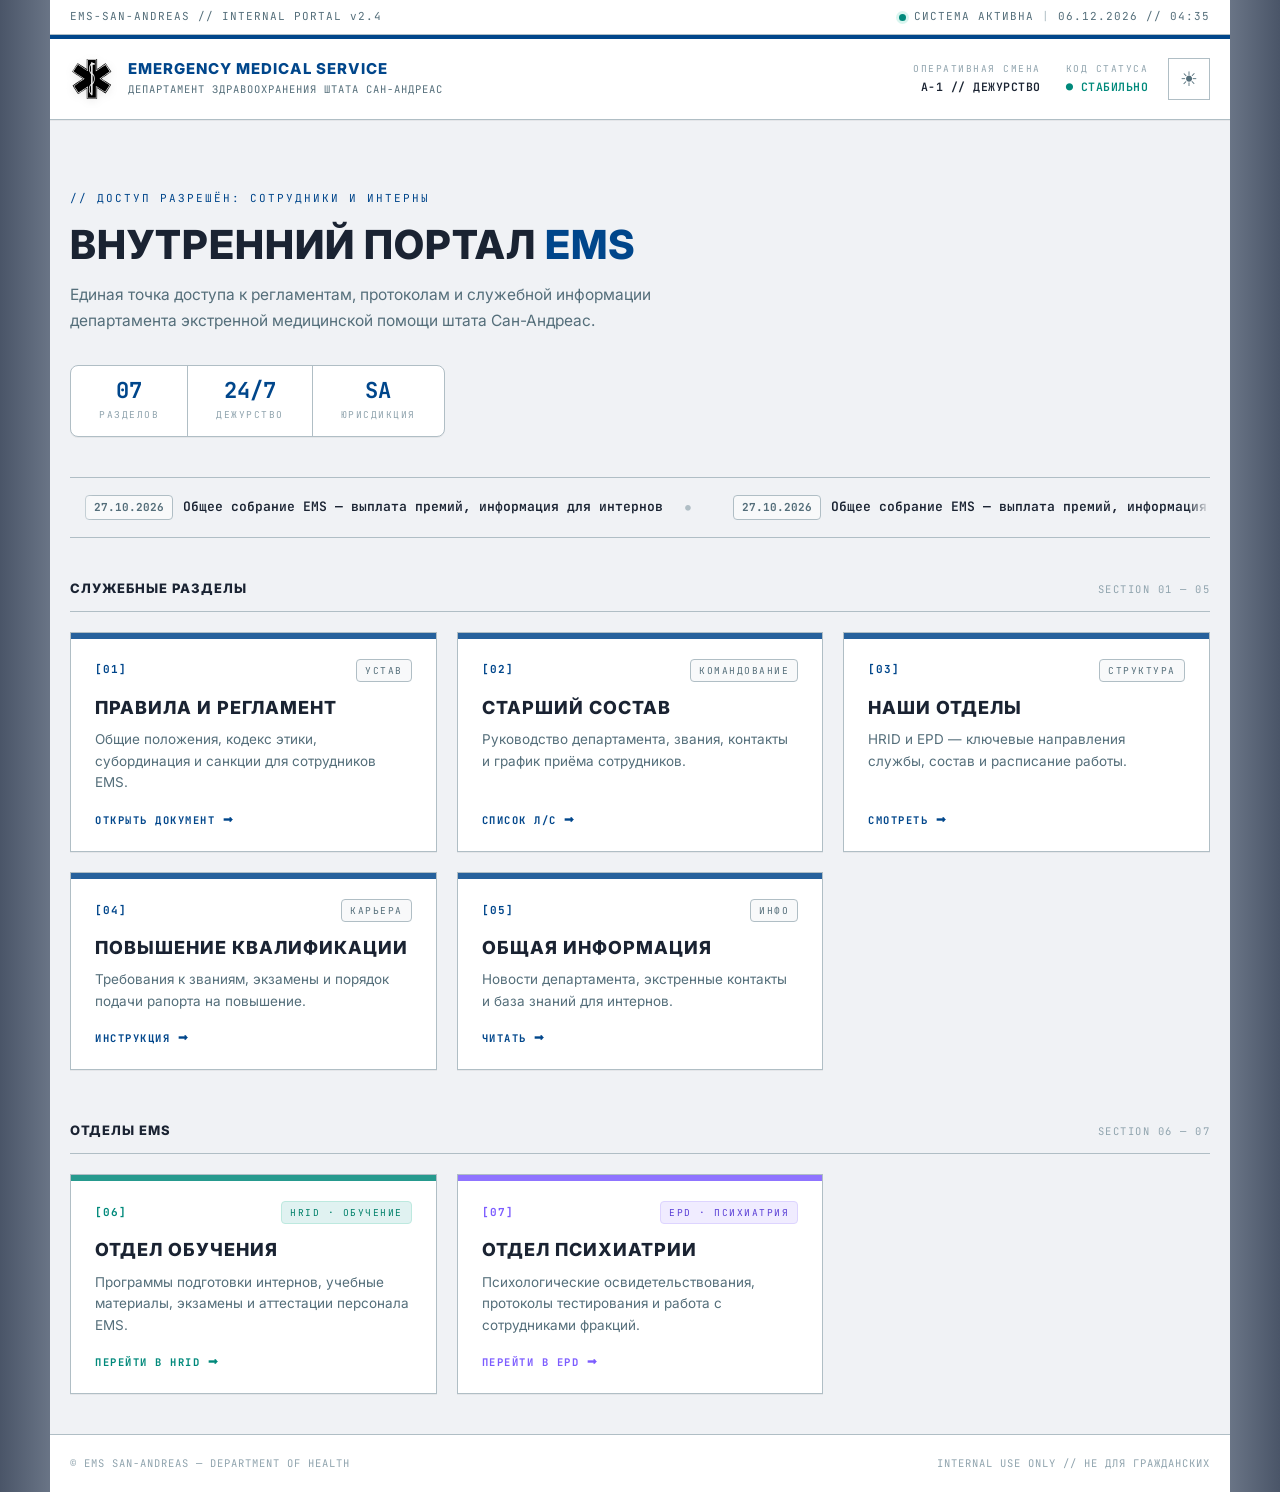
==== commit 4d5bc220: "Add files via upload" ====
--- a/index.html
+++ b/index.html
@@ -1,5 +1,6 @@
 <!DOCTYPE html>
 <html lang="ru">
+
 <head>
   <meta charset="UTF-8">
   <meta name="viewport" content="width=device-width, initial-scale=1.0">
@@ -9,11 +10,13 @@
   <link rel="stylesheet" href="css/portal.css">
   <link rel="stylesheet" href="css/themes.css">
   <style>
-    html { background: #f0f2f5; transition: none; }
-    html.theme-dark { background: #0b1320; }
+    html {
+      transition: none;
+    }
   </style>
   <script src="js/theme-init.js"></script>
 </head>
+
 <body class="theme-light">
 
   <!-- ===== TOP BAR ===== -->
@@ -134,13 +137,15 @@
         <a href="#" class="portal-card card-training" data-dept="hrid">
           <div class="card-top"><span class="card-code">[06]</span><span class="card-tag">HRID · ОБУЧЕНИЕ</span></div>
           <h3 class="card-title">Отдел обучения</h3>
-          <p class="card-desc">Программы подготовки интернов, учебные материалы, экзамены и аттестации персонала EMS.</p>
+          <p class="card-desc">Программы подготовки интернов, учебные материалы, экзамены и аттестации персонала EMS.
+          </p>
           <span class="card-link">ПЕРЕЙТИ В HRID ⮕</span>
         </a>
         <a href="#" class="portal-card card-psych" data-dept="epd">
           <div class="card-top"><span class="card-code">[07]</span><span class="card-tag">EPD · ПСИХИАТРИЯ</span></div>
           <h3 class="card-title">Отдел психиатрии</h3>
-          <p class="card-desc">Психологические освидетельствования, протоколы тестирования и работа с сотрудниками фракций.</p>
+          <p class="card-desc">Психологические освидетельствования, протоколы тестирования и работа с сотрудниками
+            фракций.</p>
           <span class="card-link">ПЕРЕЙТИ В EPD ⮕</span>
         </a>
       </div>
@@ -186,4 +191,5 @@
     })();
   </script>
 </body>
+
 </html>
--- a/css/base.css
+++ b/css/base.css
@@ -2,47 +2,69 @@
 
 * { box-sizing: border-box; }
 
-/* ===== ГОРИЗОНТАЛЬНЫЙ ГРАДИЕНТНЫЙ ФОН ЗА ПРЕДЕЛАМИ САЙТА ===== */
+/* ===== ГРАДИЕНТНЫЙ ФОН ЗА ПРЕДЕЛАМИ САЙТА ===== */
 html {
-  /* Светлая тема: тёмный край → светлый центр → тёмный край */
+  /* Светлая тема */
   background: linear-gradient(
     90deg,
     #4a5568 0%,
-    #9aa5b4 20%,
-    #eef1f5 50%,
-    #9aa5b4 80%,
+    #9aa5b4 10%,
+    #eef1f5 19%,
+    #eef1f5 81%,
+    #9aa5b4 90%,
     #4a5568 100%
   );
-  background-attachment: fixed;
+  background-size: cover;
+  background-repeat: no-repeat;
   min-height: 100vh;
   transition: background 0.5s ease;
 }
 
-/* Тёмная тема: чёрный край → тёмно-синий центр → чёрный край */
+/* Тёмная тема */
 html.theme-dark {
   background: linear-gradient(
     90deg,
     #000000 0%,
-    #060b14 20%,
-    #162338 50%,
-    #060b14 80%,
+    #060b14 10%,
+    #162338 19%,
+    #162338 81%,
+    #060b14 90%,
     #000000 100%
   );
-  background-attachment: fixed;
+  background-size: cover;
+  background-repeat: no-repeat;
+}
+
+/* Для мобильных устройств используем dvh, чтобы учитывать адресную строку браузера */
+@supports (min-height: 100dvh) {
+  html {
+    min-height: 100dvh;
+  }
 }
 
 body {
   font-family: 'Inter', 'Segoe UI', -apple-system, Arial, sans-serif;
   max-width: 1180px;
   margin: 0 auto;
-  padding: 0 20px 60px 20px;
+  padding: 0 20px;
   font-size: 15px;
   line-height: 1.6;
   color: var(--text);
+  
+  /* Фон самого сайта (монотонный) */
   background: var(--page-bg);
-  background-attachment: fixed;
+  
+  /* Flexbox для прижатия футера вниз */
+  display: flex;
+  flex-direction: column;
   min-height: 100vh;
+  
   transition: background-color 0.4s ease, color 0.4s ease;
+}
+
+/* Основной контент растягивается */
+main.ems-content {
+  flex: 1 0 auto;
 }
 
 /* ===== TOPBAR ===== */
@@ -112,7 +134,7 @@
   align-items: center;
   gap: 14px;
   text-decoration: none;
-  margin-right: auto; /* Прижимает остальные блоки вправо */
+  margin-right: auto;
 }
 
 .ems-logo {
@@ -194,6 +216,7 @@
   margin: 40px -20px 0 -20px;
   padding: 20px;
   background: var(--panel);
+  flex-shrink: 0;
   transition: background-color 0.4s ease, border-color 0.4s ease;
 }
 .footer-inner {
@@ -212,4 +235,5 @@
 @media (max-width: 700px) {
   .header-meta { display: none; }
   .footer-inner { justify-content: center; text-align: center; }
+  body { padding-bottom: 0; }
 }
--- a/css/portal.css
+++ b/css/portal.css
@@ -1140,4 +1140,56 @@
     color: var(--text-faint);
     font-family: var(--mono);
     font-style: italic;
+}
+
+/* =========================================================
+   ОБЕРТКА ДЛЯ ТАБЛИЦ (СКРОЛЛ НА МОБИЛЬНЫХ)
+   ========================================================= */
+.table-wrapper {
+  width: 100%;
+  overflow-x: auto;
+  -webkit-overflow-scrolling: touch;
+  margin: 20px 0;
+  border: 1px solid var(--border);
+  border-radius: 8px;
+}
+
+.table-wrapper table {
+  margin: 0;
+  border: none;
+  border-radius: 0;
+  min-width: 600px;
+}
+
+/* =========================================================
+   УВЕДОМЛЕНИЕ (TOAST)
+   ========================================================= */
+.toast {
+  position: fixed;
+  bottom: 30px;
+  left: 50%;
+  transform: translateX(-50%) translateY(20px);
+  background: var(--text);
+  color: var(--panel);
+  padding: 10px 20px;
+  border-radius: 8px;
+  font-family: var(--mono);
+  font-size: 13px;
+  font-weight: 600;
+  box-shadow: 0 4px 12px rgba(0,0,0,0.2);
+  
+  /* Скрыто до появления */
+  visibility: hidden;
+  opacity: 0;
+  pointer-events: none;
+  
+  transition: all 0.3s cubic-bezier(0.68, -0.55, 0.265, 1.55);
+  z-index: 9999;
+}
+
+.toast.show {
+  visibility: visible;
+  opacity: 1;
+  pointer-events: auto;
+  transform: translateX(-50%) translateY(0);
 }
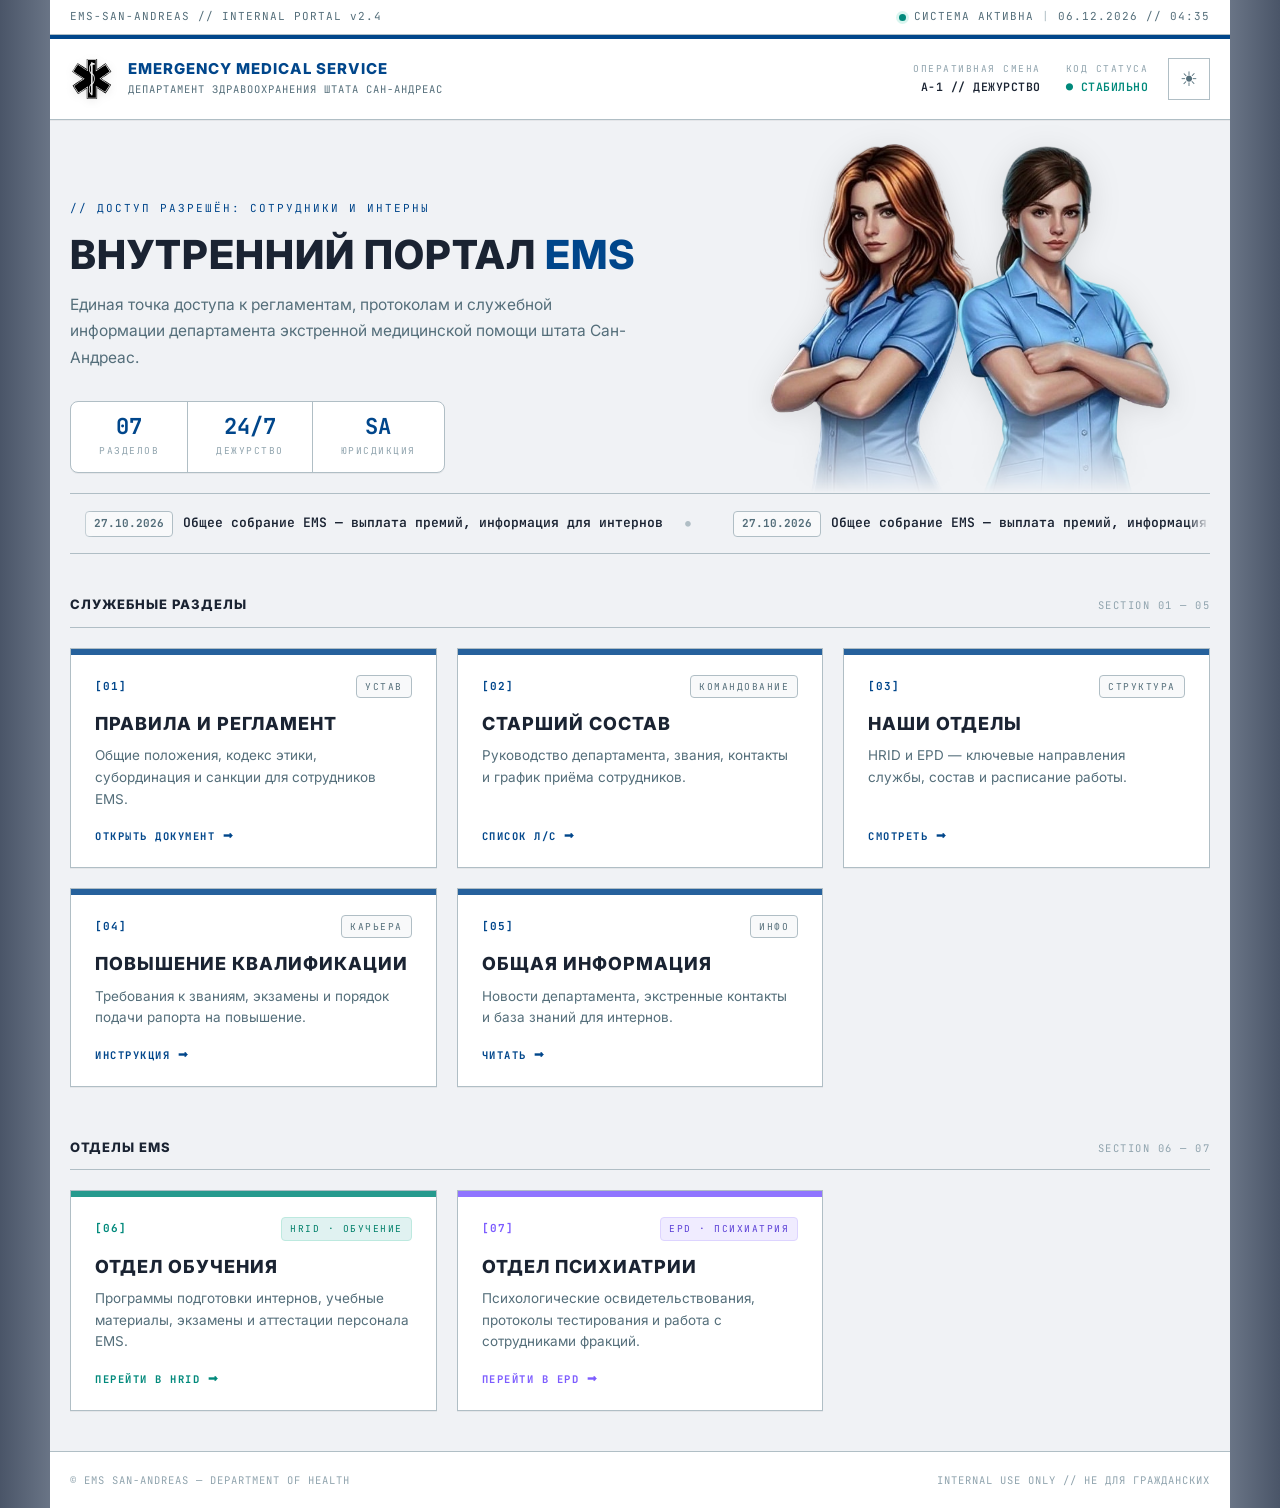
==== commit f055d518: "Add files via upload" ====
--- a/index.html
+++ b/index.html
@@ -61,14 +61,36 @@
   </header>
 
   <main class="ems-content">
-    <!-- ===== HERO ===== -->
+            <!-- ===== HERO ===== -->
     <section class="hero">
+      
+      <!-- Контейнер для всех персонажей -->
+      <div class="hero-characters">
+        <!-- ЛЕВЫЙ ПЕРСОНАЖ (Главврач - на будущее) -->
+        <div class="character-slot character-left">
+          <div class="char-image-wrapper">
+            <img src="assets/GlavVrachEMS-no-bgCUT.png" alt="Главный врач (День)" class="char-img char-light">
+            <img src="assets/GlavVrachNight-no-bgCUT.png" alt="Главный врач (Ночь)" class="char-img char-dark">
+          </div>
+        </div>
+        
+        <!-- ПРАВЫЙ ПЕРСОНАЖ (Зам главврача) -->
+        <div class="character-slot character-right">
+          <div class="char-image-wrapper">
+            <img src="assets/SkailyEMS-no-bgCUT.png" alt="Зам главного врача (День)" class="char-img char-light">
+            <img src="assets/SkilyNight-no-bgCUT.png" alt="Зам главного врача (Ночь)" class="char-img char-dark">
+          </div>
+        </div>
+      </div>
+
+      <!-- Твой существующий текст (БЕЗ ОБЕРТОК) -->
       <div class="hero-label">// ДОСТУП РАЗРЕШЁН: СОТРУДНИКИ И ИНТЕРНЫ</div>
       <h1>Внутренний портал <span class="accent">EMS</span></h1>
       <p class="hero-desc">
         Единая точка доступа к регламентам, протоколам и служебной информации
         департамента экстренной медицинской помощи штата Сан-Андреас.
       </p>
+      
       <div class="hero-stats">
         <div class="stat"><span class="stat-num">07</span><span class="stat-lbl">РАЗДЕЛОВ</span></div>
         <div class="stat"><span class="stat-num">24/7</span><span class="stat-lbl">ДЕЖУРСТВО</span></div>
--- a/css/base.css
+++ b/css/base.css
@@ -113,7 +113,7 @@
   background: var(--panel);
   border-bottom: 1px solid var(--border);
   border-top: 4px solid var(--accent);
-  margin: 0 -20px 40px -20px;
+  margin: 0 -20px 0 -20px;
   padding: 18px 20px;
   box-shadow: var(--shadow-sm);
   transition: background-color 0.4s ease, border-color 0.4s ease, box-shadow 0.4s ease;
--- a/css/portal.css
+++ b/css/portal.css
@@ -4,9 +4,9 @@
 
 /* ===== HERO ===== */
 .hero {
-    padding: 30px 0 40px;
+    padding: 80px 0 40px;
     border-bottom: 1px solid var(--border);
-    margin-bottom: 0px; 
+    margin-bottom: 0px;
 }
 
 .hero-label {
@@ -25,6 +25,9 @@
     line-height: 1.1;
     margin-bottom: 15px;
     color: var(--text);
+    max-width: 60%; /* Текст занимает не больше 60% экрана */
+    position: relative;
+    z-index: 2;
 }
 
 .hero h1 .accent {
@@ -37,6 +40,9 @@
     font-size: 15.5px;
     line-height: 1.7;
     margin-bottom: 30px;
+    max-width: 50%; /* Описание тоже ограничиваем */
+    position: relative;
+    z-index: 2;
 }
 
 .hero-stats {
@@ -55,6 +61,8 @@
     align-items: center;
     padding: 14px 28px;
     border-right: 1px solid var(--border);
+    position: relative;
+    z-index: 2;
 }
 
 .stat:last-child {
@@ -966,7 +974,8 @@
     margin-top: 0;
     margin-bottom: 40px;
     padding: 15px 0;
-    border-bottom: 1px solid var(--border); /* Только нижняя линия */
+    border-bottom: 1px solid var(--border);
+    /* Только нижняя линия */
 }
 
 .news-ticker-row {
@@ -1025,7 +1034,8 @@
     font-family: var(--mono);
     font-size: 13px;
     font-weight: 600;
-    color: var(--text); /* Сделали текст основным цветом (ярче) */
+    color: var(--text);
+    /* Сделали текст основным цветом (ярче) */
     white-space: nowrap;
 }
 
@@ -1036,9 +1046,14 @@
 }
 
 @keyframes marquee {
-    0% { transform: translateX(0); }
+    0% {
+        transform: translateX(0);
+    }
+
     /* Сдвигаем ровно на ширину ОДНОГО набора новостей */
-    100% { transform: translateX(-50%); } 
+    100% {
+        transform: translateX(-50%);
+    }
 }
 
 /* Мобильная адаптация */
@@ -1146,50 +1161,205 @@
    ОБЕРТКА ДЛЯ ТАБЛИЦ (СКРОЛЛ НА МОБИЛЬНЫХ)
    ========================================================= */
 .table-wrapper {
-  width: 100%;
-  overflow-x: auto;
-  -webkit-overflow-scrolling: touch;
-  margin: 20px 0;
-  border: 1px solid var(--border);
-  border-radius: 8px;
+    width: 100%;
+    overflow-x: auto;
+    -webkit-overflow-scrolling: touch;
+    margin: 20px 0;
+    border: 1px solid var(--border);
+    border-radius: 8px;
 }
 
 .table-wrapper table {
-  margin: 0;
-  border: none;
-  border-radius: 0;
-  min-width: 600px;
+    margin: 0;
+    border: none;
+    border-radius: 0;
+    min-width: 600px;
 }
 
 /* =========================================================
    УВЕДОМЛЕНИЕ (TOAST)
    ========================================================= */
 .toast {
-  position: fixed;
-  bottom: 30px;
-  left: 50%;
-  transform: translateX(-50%) translateY(20px);
-  background: var(--text);
-  color: var(--panel);
-  padding: 10px 20px;
-  border-radius: 8px;
-  font-family: var(--mono);
-  font-size: 13px;
-  font-weight: 600;
-  box-shadow: 0 4px 12px rgba(0,0,0,0.2);
-  
-  /* Скрыто до появления */
-  visibility: hidden;
-  opacity: 0;
-  pointer-events: none;
-  
-  transition: all 0.3s cubic-bezier(0.68, -0.55, 0.265, 1.55);
-  z-index: 9999;
+    position: fixed;
+    bottom: 30px;
+    left: 50%;
+    transform: translateX(-50%) translateY(20px);
+    background: var(--text);
+    color: var(--panel);
+    padding: 10px 20px;
+    border-radius: 8px;
+    font-family: var(--mono);
+    font-size: 13px;
+    font-weight: 600;
+    box-shadow: 0 4px 12px rgba(0, 0, 0, 0.2);
+
+    /* Скрыто до появления */
+    visibility: hidden;
+    opacity: 0;
+    pointer-events: none;
+
+    transition: all 0.3s cubic-bezier(0.68, -0.55, 0.265, 1.55);
+    z-index: 9999;
 }
 
 .toast.show {
-  visibility: visible;
-  opacity: 1;
-  pointer-events: auto;
-  transform: translateX(-50%) translateY(0);
+    visibility: visible;
+    opacity: 1;
+    pointer-events: auto;
+    transform: translateX(-50%) translateY(0);
+}
+
+/* =========================================================
+   ПЕРСОНАЖИ НА ГЛАВНОЙ СТРАНИЦЕ (HERO)
+   ========================================================= */
+
+.hero {
+    position: relative;
+    /* Добавляем отступ снизу, чтобы персонаж не наезжал на бегущую строку */
+    padding-bottom: 20px;
+}
+
+/* Контейнер выносим за пределы body, привязывая к правому краю экрана */
+.hero-characters {
+    position: absolute;
+    top: 0;
+    right: 0;       /* Прижимаем всю группу к правому краю */
+    bottom: 0;
+    width: auto;    /* Убираем 50vw, чтобы ширина зависела от картинок */
+    display: flex;  /* Выстраиваем персонажей в ряд */
+    align-items: flex-end; /* Прижимаем к низу */
+    justify-content: flex-end; /* Выравниваем по правому краю */
+    pointer-events: none;
+    z-index: 0;
+}
+
+/* Слот, в котором лежат картинки */
+.character-slot {
+    position: relative; /* Меняем с absolute на relative, чтобы они стояли в ряд */
+    bottom: 0;
+    height: auto;
+    display: flex;
+    align-items: flex-end;
+}
+
+/* Прижимаем слота к правому краю */
+.character-slot.character-left {
+    justify-content: flex-start;
+    margin-right: -140px; /* Немного накладываем персонажей друг на друга (подбери значение) */
+}
+
+/* Обертка картинок */
+.char-image-wrapper {
+    position: relative;
+    display: grid;
+    /* Накладываем картинки друг на друга */
+    align-items: flex-end;
+    justify-content: flex-end;
+}
+
+/* === САМОЕ ВАЖНОЕ: Накладываем картинки друг на друга через сетку === */
+/* Это гарантирует, что обе картинки (день и ночь) будут занимать одно и то же место */
+.char-img {
+    grid-area: 1 / 1;
+    width: auto;
+    
+    /* 
+       clamp(минимум, идеально, максимум)
+       280px - минимальная высота (на ноутбуках)
+       30vw - привязка к ширине экрана (30% от ширины)
+       400px - максимальная высота (чтобы не улетали в космос на больших мониторах)
+    */
+    height: clamp(280px, 30vw, 400px);
+    
+    object-fit: contain;
+    object-position: bottom right;
+    
+    -webkit-mask-image: linear-gradient(to bottom, black 75%, transparent 100%);
+    mask-image: linear-gradient(to bottom, black 75%, transparent 100%);
+    transition: opacity 0.8s ease-in-out, transform 0.8s ease-in-out, filter 0.8s ease-in-out;
+}
+
+/* Переопределяем display для картинок, чтобы сработала сетка */
+.char-image-wrapper {
+    display: grid;
+}
+
+/* --- ЛОГИКА ТЕМ (КРОССФЕЙД) --- */
+.char-light {
+    opacity: 1;
+    transform: scale(1);
+    filter: drop-shadow(0 5px 15px rgba(0, 0, 0, 0.1));
+}
+
+.char-dark {
+    opacity: 0;
+    transform: scale(0.95);
+}
+
+body.theme-dark .char-light {
+    opacity: 0;
+    transform: scale(1.03);
+}
+
+body.theme-dark .char-dark {
+    opacity: 1;
+    transform: scale(1);
+    filter: drop-shadow(0 0 10px rgba(0, 229, 255, 0.6)) drop-shadow(0 0 20px rgba(0, 229, 255, 0.2));
+}
+
+/* --- АНИМАЦИЯ ВСПЫШКИ --- */
+body.theme-dark .character-slot::before {
+    content: '';
+    position: absolute;
+    inset: 0;
+    background: radial-gradient(circle, rgba(0, 229, 255, 0.6) 0%, transparent 65%);
+    opacity: 0;
+    pointer-events: none;
+    z-index: -1;
+    animation: none;
+}
+
+.theme-switching .character-slot::before {
+    animation: flashEffect 0.8s ease-out forwards;
+}
+
+@keyframes flashEffect {
+    0% {
+        opacity: 0;
+        transform: scale(0.8);
+    }
+
+    30% {
+        opacity: 1;
+        transform: scale(1.1);
+    }
+
+    100% {
+        opacity: 0;
+        transform: scale(1.5);
+    }
+}
+
+/* Текст поверх персонажей */
+.hero>*:not(.hero-characters) {
+    position: relative;
+    z-index: 1;
+}
+
+/* --- АДАПТИВ --- */
+
+@media (max-width: 900px) {
+    .hero-characters {
+        opacity: 0.15; /* Делаем их полупрозрачными на планшетах */
+        right: -50px;  /* Чуть сдвигаем за край */
+    }
+    .hero h1, .hero-desc {
+        max-width: 100%; /* На планшетах текст может занимать всю ширину */
+    }
+}
+
+@media (max-width: 600px) {
+    .hero-characters {
+        display: none; /* На телефонах полностью скрываем */
+    }
 }
